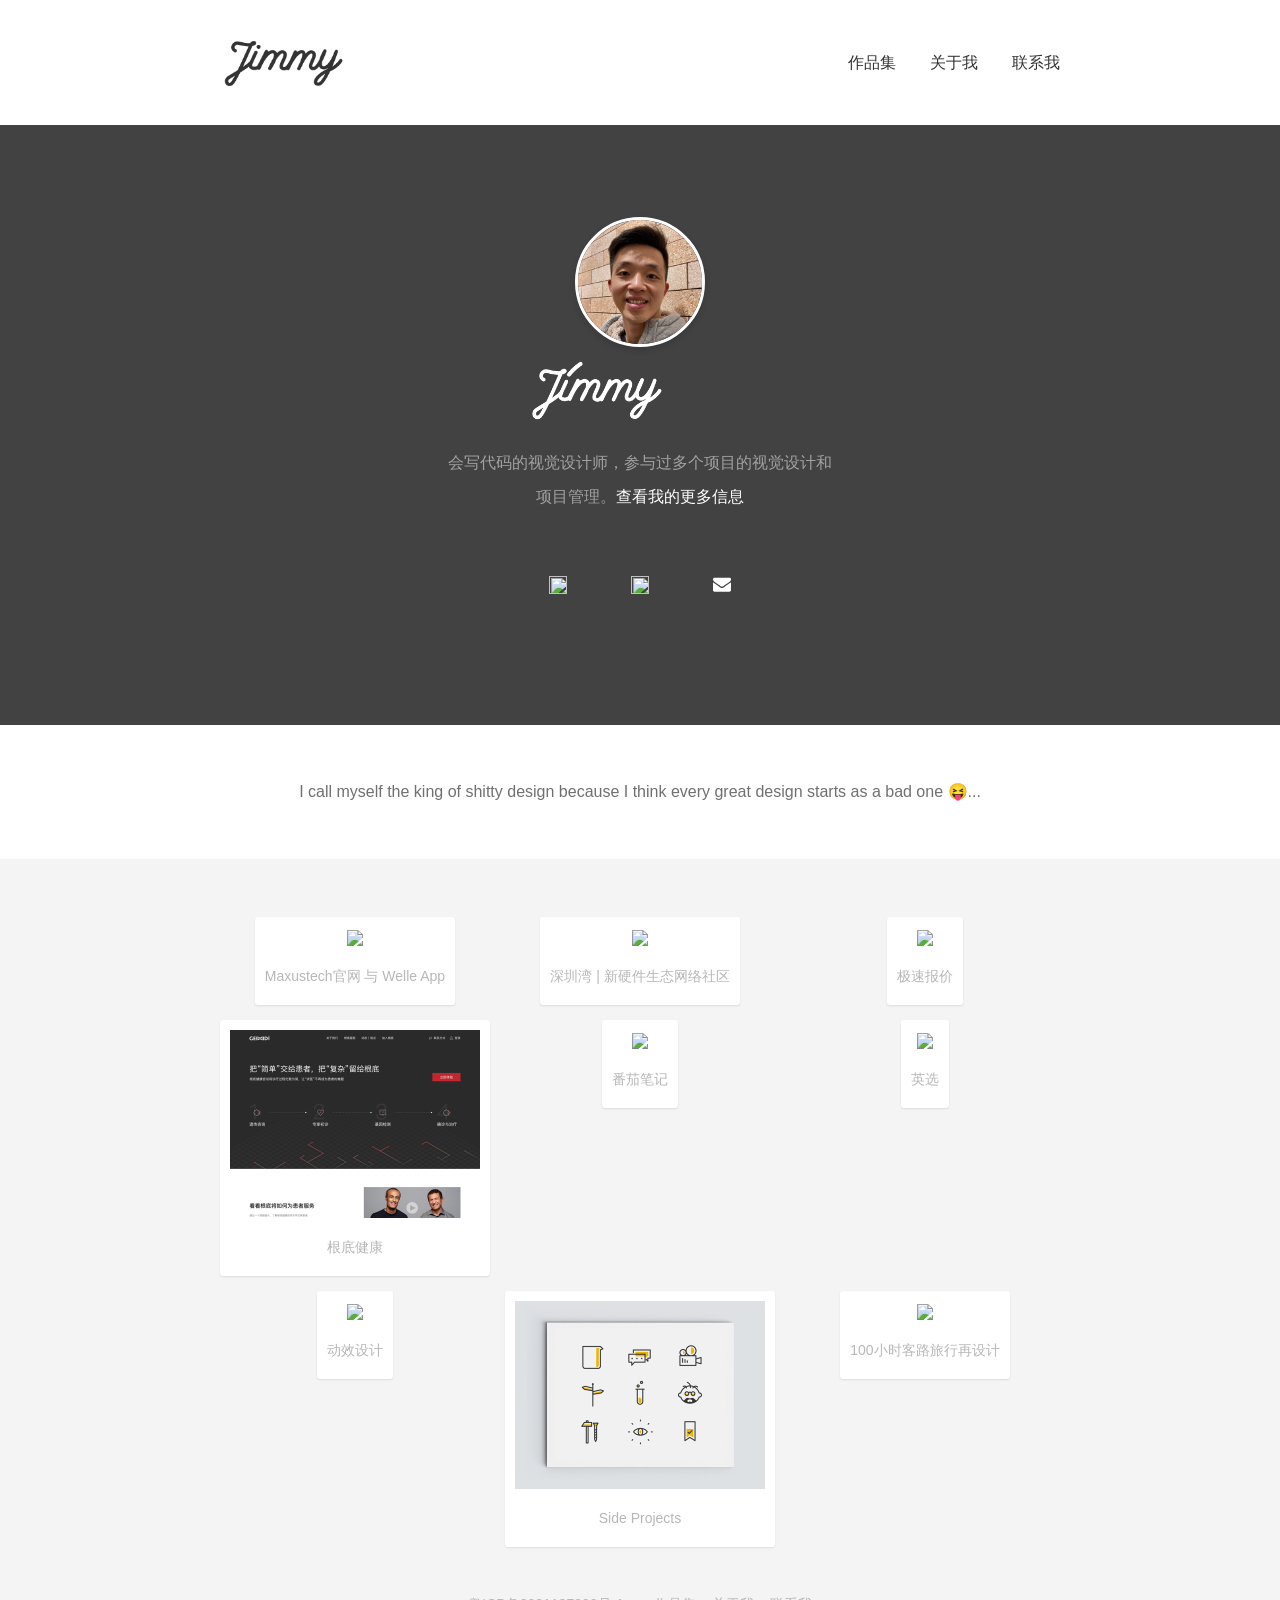
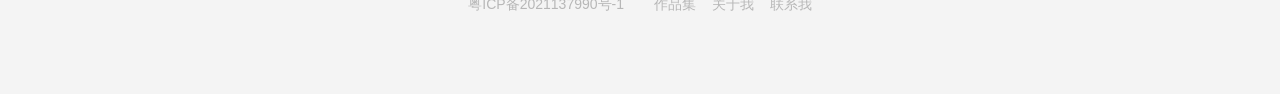
==== index.html @ 0fe476df "Initial commit for portfolio website" ====
<!DOCTYPE html>
<!--  This site was created in Webflow. http://www.webflow.com  -->
<!--  Last Published: Sat Jun 30 2018 07:43:27 GMT+0000 (UTC)  -->
<html data-wf-page="5ac39432795e752371cf4cab" data-wf-site="5ac39432795e751831cf4caa">
<head>
  <meta charset="utf-8">
  <title>Jimmy Zhu Portfolio</title>
  <meta content="width=device-width, initial-scale=1" name="viewport">
  <meta content="Webflow" name="generator">
  <link href="css/normalize.css" rel="stylesheet" type="text/css">
  <link href="css/webflow.css" rel="stylesheet" type="text/css">
  <link href="css/jimmyzhu.webflow.css" rel="stylesheet" type="text/css">
  <!-- [if lt IE 9]><script src="https://cdnjs.cloudflare.com/ajax/libs/html5shiv/3.7.3/html5shiv.min.js" type="text/javascript"></script><![endif] -->
  <script type="text/javascript">!function(o,c){var n=c.documentElement,t=" w-mod-";n.className+=t+"js",("ontouchstart"in o||o.DocumentTouch&&c instanceof DocumentTouch)&&(n.className+=t+"touch")}(window,document);</script>
  <script>
    var _hmt = _hmt || [];
    (function() {
      var hm = document.createElement("script");
      hm.src = "https://hm.baidu.com/hm.js?6eb2033383451164c5e8b014e96b7ae5";
      var s = document.getElementsByTagName("script")[0]; 
      s.parentNode.insertBefore(hm, s);
    })();
  </script>
</head>
<body>
  <div class="navigation">
    <div class="pop_div" data-ix="pop-div"><img src="images/icon_close.svg" class="close" data-ix="closepopdiv">
      <ul class="popup_menu w-list-unstyled">
        <li class="popup_items"><a href="about.html" class="popup_link">关于我</a></li>
        <li class="popup_items"><a href="mailto:currentlyjimmy@163.com" class="popup_link">联系我</a></li>
      </ul>
    </div>
    <div class="wrapper">
      <div class="nav_div">
        <div class="logo"><a href="index.html" class="logo w--current"><img width="128" height="auto" src="images/googleFont02.png"></a></div>
        <ul class="nav_menu w-list-unstyled">
          <li class="nav_item"><a href="http://www.imjimmyzhu.com/#casesSection" class="nav_link">作品集</a></li>
          <li class="nav_item"><a href="about.html" target="_blank" class="nav_link">关于我</a></li>
          <li class="nav_item"><a href="mailto:currentlyjimmy@163.com" class="nav_link">联系我</a></li>
        </ul><img src="images/icon_bars.svg" class="bars w-hidden-main w-hidden-medium w-hidden-small" data-ix="popdivclick"></div>
    </div>
  </div>
  <div class="hero"><img src="images/jimmy_pic2x.png" width="130" height="130" class="jimmy_pic">
    <h1 class="my_name"><img src="images/jimmyzhu-white.gif" width="220"></h1>
    <h2 class="jiandanjieshao w-hidden-small w-hidden-tiny">会写代码的视觉设计师，参与过多个项目的视觉设计和<br>项目管理。<a href="about.html" target="_blank" class="more"><span class="moretext">查看我的更多信息</span></a></h2>
    <h2 class="jiandanjieshao_2 w-hidden-main w-hidden-medium">会写代码的视觉设计师，参与过多个项目的视觉设计和项目管理。<a href="about.html" target="_blank" class="more"><span class="moretext">查看我的更多信息</span></a></h2><a href="https://medium.com/@jimmyboard" target="_blank" class="link_medium w-inline-block"><img src="images/medium.svg" width="18" height="18" class="icon_medium"></a><a href="tel:15814602831" class="link_phone w-inline-block"><img src="images/phone.svg" width="18" height="18" class="icon_phone"></a><a href="mailto:currentlyjimmy@163.com?subject=%E6%9D%A5%E8%87%AA%E4%BD%9C%E5%93%81%E9%9B%86%E7%9A%84%E9%82%AE%E4%BB%B6" class="link_email w-inline-block"><img src="images/email.svg" width="18" height="18" class="icon_email"></a></div>
  <div class="intro">
    <div class="wrapper">
      <div class="introtext">I call myself the king of shitty design because I think every great design starts as a bad one 😝...</div>
    </div>
  </div>
  <div id="casesSection" class="cases">
    <div class="wrapper">
      <div class="row1st w-row">
        <div class="column w-col w-col-4">
          <a target="_blank" href="cases/welle.html" class="linkcasethumbnail w-inline-block">
            <div class="casethumbnail"><img src="images/wellePreview2x.png" class="thumbnailimage">
              <h6 class="thumbnailtext">Maxustech官网 与 Welle App</h6>
            </div>
          </a>
        </div>
        <div class="column-2 w-col w-col-4">
          <a target="_blank" href="cases/shenzhenware.html" class="linkcasethumbnail w-inline-block">
            <div class="casethumbnail"><img src="images/shenzhenwarePreview2x.png" class="thumbnailimage">
              <h6 class="thumbnailtext">深圳湾 | 新硬件生态网络社区</h6>
            </div>
          </a>
        </div>
        <div class="column-3 w-col w-col-4">
          <a target="_blank" href="cases/pricing.html" class="linkcasethumbnail w-inline-block">
            <div class="casethumbnail"><img src="images/pricingPreview2x.png" class="thumbnailimage">
              <h6 class="thumbnailtext">极速报价</h6>
            </div>
          </a>
        </div>
      </div>
      <div class="row2nd w-row">
        <div class="column w-col w-col-4">
          <a target="_blank" href="cases/gendime.html" class="linkcasethumbnail w-inline-block">
            <div class="casethumbnail"><img src="images/gendiPreview2x.png" class="thumbnailimage">
              <h6 class="thumbnailtext">根底健康</h6>
            </div>
          </a>
        </div>
        <div class="column-2 w-col w-col-4">
          <a target="_blank" href="cases/tomatonotes.html" class="linkcasethumbnail w-inline-block">
            <div class="casethumbnail"><img src="images/tomatonotesPreview2x.png" class="thumbnailimage">
              <h6 class="thumbnailtext">番茄笔记</h6>
            </div>
          </a>
        </div>
        <div class="column-3 w-col w-col-4">
          <a target="_blank" href="cases/linktion.html" class="linkcasethumbnail w-inline-block">
            <div class="casethumbnail"><img src="images/linktionPreview2x.png" class="thumbnailimage">
              <h6 class="thumbnailtext">英选</h6>
            </div>
          </a>
        </div>
      </div>
      <div class="row2nd w-row">
        <div class="column w-col w-col-4">
          <a target="_blank" href="cases/motion-graphics.html" class="linkcasethumbnail w-inline-block">
            <div class="casethumbnail"><img src="images/rays-500.gif" class="thumbnailimage">
              <h6 class="thumbnailtext">动效设计</h6>
            </div>
          </a>
        </div>
        <div class="column-2 w-col w-col-4">
          <a target="_blank" href="cases/side-projects.html" class="linkcasethumbnail w-inline-block">
            <div class="casethumbnail"><img src="images/illustrationPreview2x.png" class="thumbnailimage">
              <h6 class="thumbnailtext">Side Projects</h6>
            </div>
          </a>
        </div>
        <div class="column-3 w-col w-col-4">
          <a target="_blank" href="cases/klook.html" class="linkcasethumbnail w-inline-block">
            <div class="casethumbnail"><img src="images/klookPreview2x.png" class="thumbnailimage">
              <h6 class="thumbnailtext">100小时客路旅行再设计</h6>
            </div>
          </a>
        </div>
      </div>
    </div>
  </div>
  <div class="footer">
    <div class="footerwrapper">
      <div class="footertext _1st"><a href="https://beian.miit.gov.cn" target="_blank" class="footerlink">粤ICP备2021137990号-1</a></div>
      <div class="footertext"><a href="http://www.imjimmyzhu.com/#casesSection" class="footerlink">作品集</a></div>
      <div class="footertext"><a href="about.html" target="_blank" class="footerlink _3rd">关于我</a></div>
      <div class="footertext"><a href="mailto:jimmyboard@163.com" class="footerlink">联系我</a></div>
    </div>
  </div>
  <script src="js/jquery-3.3.1.min.js" type="text/javascript"></script>
  <script src="js/webflow.js" type="text/javascript"></script>
  <!-- [if lte IE 9]><script src="https://cdnjs.cloudflare.com/ajax/libs/placeholders/3.0.2/placeholders.min.js"></script><![endif] -->
</body>
</html>
---- css/webflow.css ----
@font-face {
  font-family: 'webflow-icons';
  src: url("[data-uri]") format('truetype');
  font-weight: normal;
  font-style: normal;
}
[class^="w-icon-"],
[class*=" w-icon-"] {
  /* use !important to prevent issues with browser extensions that change fonts */
  font-family: 'webflow-icons' !important;
  speak: none;
  font-style: normal;
  font-weight: normal;
  font-variant: normal;
  text-transform: none;
  line-height: 1;
  /* Better Font Rendering =========== */
  -webkit-font-smoothing: antialiased;
  -moz-osx-font-smoothing: grayscale;
}
.w-icon-slider-right:before {
  content: "\e600";
}
.w-icon-slider-left:before {
  content: "\e601";
}
.w-icon-nav-menu:before {
  content: "\e602";
}
.w-icon-arrow-down:before,
.w-icon-dropdown-toggle:before {
  content: "\e603";
}
.w-icon-file-upload-remove:before {
  content: "\e900";
}
* {
  -webkit-box-sizing: border-box;
  -moz-box-sizing: border-box;
  box-sizing: border-box;
}
html {
  height: 100%;
}
body {
  margin: 0;
  min-height: 100%;
  background-color: #fff;
  font-family: Arial, sans-serif;
  font-size: 14px;
  line-height: 20px;
  color: #333;
}
img {
  max-width: 100%;
  vertical-align: middle;
  display: inline-block;
}
html.w-mod-touch * {
  background-attachment: scroll !important;
}
.w-block {
  display: block;
}
.w-inline-block {
  max-width: 100%;
  display: inline-block;
}
.w-clearfix:before,
.w-clearfix:after {
  content: " ";
  display: table;
}
.w-clearfix:after {
  clear: both;
}
.w-hidden {
  display: none;
}
.w-button {
  display: inline-block;
  padding: 9px 15px;
  background-color: #3898EC;
  color: white;
  border: 0;
  line-height: inherit;
  text-decoration: none;
  cursor: pointer;
  border-radius: 0;
}
input.w-button {
  -webkit-appearance: button;
}
html[data-w-dynpage] [data-w-cloak] {
  color: transparent !important;
}
.w-webflow-badge,
.w-webflow-badge * {
  position: static;
  left: auto;
  top: auto;
  right: auto;
  bottom: auto;
  z-index: auto;
  display: block;
  visibility: visible;
  overflow: visible;
  overflow-x: visible;
  overflow-y: visible;
  box-sizing: border-box;
  width: auto;
  height: auto;
  max-height: none;
  max-width: none;
  min-height: 0;
  min-width: 0;
  margin: 0;
  padding: 0;
  float: none;
  clear: none;
  border: 0 none transparent;
  border-radius: 0;
  background: none;
  background-image: none;
  background-position: 0% 0%;
  background-size: auto auto;
  background-repeat: repeat;
  background-origin: padding-box;
  background-clip: border-box;
  background-attachment: scroll;
  background-color: transparent;
  box-shadow: none;
  opacity: 1.0;
  transform: none;
  transition: none;
  direction: ltr;
  font-family: inherit;
  font-weight: inherit;
  color: inherit;
  font-size: inherit;
  line-height: inherit;
  font-style: inherit;
  font-variant: inherit;
  text-align: inherit;
  letter-spacing: inherit;
  text-decoration: inherit;
  text-indent: 0;
  text-transform: inherit;
  list-style-type: disc;
  text-shadow: none;
  font-smoothing: auto;
  vertical-align: baseline;
  cursor: inherit;
  white-space: inherit;
  word-break: normal;
  word-spacing: normal;
  word-wrap: normal;
}
.w-webflow-badge {
  position: fixed !important;
  display: inline-block !important;
  visibility: visible !important;
  opacity: 1 !important;
  z-index: 2147483647 !important;
  top: auto !important;
  right: 12px !important;
  bottom: 12px !important;
  left: auto !important;
  color: #AAADB0 !important;
  background-color: #fff !important;
  border-radius: 3px !important;
  padding: 6px 8px 6px 6px !important;
  font-size: 12px !important;
  opacity: 1.0 !important;
  line-height: 14px !important;
  text-decoration: none !important;
  transform: none !important;
  margin: 0 !important;
  width: auto !important;
  height: auto !important;
  overflow: visible !important;
  white-space: nowrap;
  box-shadow: 0 0 0 1px rgba(0, 0, 0, 0.1), 0px 1px 3px rgba(0, 0, 0, 0.1);
}
.w-webflow-badge > img {
  display: inline-block !important;
  visibility: visible !important;
  opacity: 1 !important;
  vertical-align: middle !important;
}
h1,
h2,
h3,
h4,
h5,
h6 {
  font-weight: bold;
  margin-bottom: 10px;
}
h1 {
  font-size: 38px;
  line-height: 44px;
  margin-top: 20px;
}
h2 {
  font-size: 32px;
  line-height: 36px;
  margin-top: 20px;
}
h3 {
  font-size: 24px;
  line-height: 30px;
  margin-top: 20px;
}
h4 {
  font-size: 18px;
  line-height: 24px;
  margin-top: 10px;
}
h5 {
  font-size: 14px;
  line-height: 20px;
  margin-top: 10px;
}
h6 {
  font-size: 12px;
  line-height: 18px;
  margin-top: 10px;
}
p {
  margin-top: 0;
  margin-bottom: 10px;
}
blockquote {
  margin: 0 0 10px 0;
  padding: 10px 20px;
  border-left: 5px solid #E2E2E2;
  font-size: 18px;
  line-height: 22px;
}
figure {
  margin: 0;
  margin-bottom: 10px;
}
figcaption {
  margin-top: 5px;
  text-align: center;
}
ul,
ol {
  margin-top: 0px;
  margin-bottom: 10px;
  padding-left: 40px;
}
.w-list-unstyled {
  padding-left: 0;
  list-style: none;
}
.w-embed:before,
.w-embed:after {
  content: " ";
  display: table;
}
.w-embed:after {
  clear: both;
}
.w-video {
  width: 100%;
  position: relative;
  padding: 0;
}
.w-video iframe,
.w-video object,
.w-video embed {
  position: absolute;
  top: 0;
  left: 0;
  width: 100%;
  height: 100%;
}
fieldset {
  padding: 0;
  margin: 0;
  border: 0;
}
button,
html input[type="button"],
input[type="reset"] {
  border: 0;
  cursor: pointer;
  -webkit-appearance: button;
}
.w-form {
  margin: 0 0 15px;
}
.w-form-done {
  display: none;
  padding: 20px;
  text-align: center;
  background-color: #dddddd;
}
.w-form-fail {
  display: none;
  margin-top: 10px;
  padding: 10px;
  background-color: #ffdede;
}
label {
  display: block;
  margin-bottom: 5px;
  font-weight: bold;
}
.w-input,
.w-select {
  display: block;
  width: 100%;
  height: 38px;
  padding: 8px 12px;
  margin-bottom: 10px;
  font-size: 14px;
  line-height: 1.428571429;
  color: #333333;
  vertical-align: middle;
  background-color: #ffffff;
  border: 1px solid #cccccc;
}
.w-input:-moz-placeholder,
.w-select:-moz-placeholder {
  color: #999;
}
.w-input::-moz-placeholder,
.w-select::-moz-placeholder {
  color: #999;
  opacity: 1;
}
.w-input:-ms-input-placeholder,
.w-select:-ms-input-placeholder {
  color: #999;
}
.w-input::-webkit-input-placeholder,
.w-select::-webkit-input-placeholder {
  color: #999;
}
.w-input:focus,
.w-select:focus {
  border-color: #3898EC;
  outline: 0;
}
.w-input[disabled],
.w-select[disabled],
.w-input[readonly],
.w-select[readonly],
fieldset[disabled] .w-input,
fieldset[disabled] .w-select {
  cursor: not-allowed;
  background-color: #eeeeee;
}
textarea.w-input,
textarea.w-select {
  height: auto;
}
.w-select {
  background-image: -webkit-linear-gradient(white 0%, #f3f3f3 100%);
  background-image: linear-gradient(white 0%, #f3f3f3 100%);
}
.w-select[multiple] {
  height: auto;
}
.w-form-label {
  display: inline-block;
  cursor: pointer;
  font-weight: normal;
  margin-bottom: 0px;
}
.w-checkbox,
.w-radio {
  display: block;
  margin-bottom: 5px;
  padding-left: 20px;
}
.w-checkbox:before,
.w-radio:before,
.w-checkbox:after,
.w-radio:after {
  content: " ";
  display: table;
}
.w-checkbox:after,
.w-radio:after {
  clear: both;
}
.w-checkbox-input,
.w-radio-input {
  margin: 4px 0 0;
  margin-top: 1px \9;
  line-height: normal;
  float: left;
  margin-left: -20px;
}
.w-radio-input {
  margin-top: 3px;
}
.w-file-upload {
  display: block;
  margin-bottom: 10px;
}
.w-file-upload-input {
  width: 0.1px;
  height: 0.1px;
  opacity: 0;
  overflow: hidden;
  position: absolute;
  z-index: -100;
}
.w-file-upload-default,
.w-file-upload-uploading,
.w-file-upload-success {
  display: inline-block;
  color: #333333;
}
.w-file-upload-error {
  display: block;
  margin-top: 10px;
}
.w-file-upload-default.w-hidden,
.w-file-upload-uploading.w-hidden,
.w-file-upload-error.w-hidden,
.w-file-upload-success.w-hidden {
  display: none;
}
.w-file-upload-uploading-btn {
  display: inline-block;
  font-size: 14px;
  font-weight: normal;
  cursor: pointer;
  margin: 0;
  padding: 8px 12px 8px 40px;
  border: 1px solid #cccccc;
  background-color: #fafafa;
  background-image: url("[data-uri]");
  background-position: 12px 50%;
  background-size: 20px 20px;
  background-repeat: no-repeat;
}
.w-file-upload-file {
  display: flex;
  flex-grow: 1;
  justify-content: space-between;
  margin: 0;
  padding: 8px 9px 8px 11px;
  border: 1px solid #cccccc;
  background-color: #fafafa;
}
.w-file-upload-file-name {
  font-size: 14px;
  font-weight: normal;
  display: block;
}
.w-file-remove-link {
  margin-top: 3px;
  margin-left: 10px;
  width: auto;
  height: auto;
  padding: 3px;
  display: block;
  cursor: pointer;
}
.w-icon-file-upload-remove {
  margin: auto;
  font-size: 10px;
}
.w-file-upload-error-msg {
  display: inline-block;
  color: #ea384c;
  padding: 2px 0;
}
.w-file-upload-info {
  display: inline-block;
  line-height: 38px;
  padding: 0 12px;
}
.w-file-upload-label {
  display: inline-block;
  font-size: 14px;
  font-weight: normal;
  cursor: pointer;
  margin: 0;
  padding: 8px 12px 8px 40px;
  border: 1px solid #cccccc;
  background-color: #fafafa;
  background-image: url("[data-uri]");
  background-position: 12px 50%;
  background-size: 20px 20px;
  background-repeat: no-repeat;
}
.w-icon-file-upload {
  width: 20px;
  height: 20px;
  margin-right: 8px;
}
.w-icon-file-upload-svg {
  width: 100%;
  height: 100%;
}
.w-form-recaptcha {
  margin-bottom: 8px;
}
.w-container {
  margin-left: auto;
  margin-right: auto;
  max-width: 940px;
}
.w-container:before,
.w-container:after {
  content: " ";
  display: table;
}
.w-container:after {
  clear: both;
}
.w-container .w-row {
  margin-left: -10px;
  margin-right: -10px;
}
.w-row:before,
.w-row:after {
  content: " ";
  display: table;
}
.w-row:after {
  clear: both;
}
.w-row .w-row {
  margin-left: 0;
  margin-right: 0;
}
.w-col {
  position: relative;
  float: left;
  width: 100%;
  min-height: 1px;
  padding-left: 10px;
  padding-right: 10px;
}
.w-col .w-col {
  padding-left: 0;
  padding-right: 0;
}
.w-col-1 {
  width: 8.33333333%;
}
.w-col-2 {
  width: 16.66666667%;
}
.w-col-3 {
  width: 25%;
}
.w-col-4 {
  width: 33.33333333%;
}
.w-col-5 {
  width: 41.66666667%;
}
.w-col-6 {
  width: 50%;
}
.w-col-7 {
  width: 58.33333333%;
}
.w-col-8 {
  width: 66.66666667%;
}
.w-col-9 {
  width: 75%;
}
.w-col-10 {
  width: 83.33333333%;
}
.w-col-11 {
  width: 91.66666667%;
}
.w-col-12 {
  width: 100%;
}
.w-hidden-main {
  display: none !important;
}
@media screen and (max-width: 991px) {
  .w-container {
    max-width: 728px;
  }
  .w-hidden-main {
    display: inherit !important;
  }
  .w-hidden-medium {
    display: none !important;
  }
  .w-col-medium-1 {
    width: 8.33333333%;
  }
  .w-col-medium-2 {
    width: 16.66666667%;
  }
  .w-col-medium-3 {
    width: 25%;
  }
  .w-col-medium-4 {
    width: 33.33333333%;
  }
  .w-col-medium-5 {
    width: 41.66666667%;
  }
  .w-col-medium-6 {
    width: 50%;
  }
  .w-col-medium-7 {
    width: 58.33333333%;
  }
  .w-col-medium-8 {
    width: 66.66666667%;
  }
  .w-col-medium-9 {
    width: 75%;
  }
  .w-col-medium-10 {
    width: 83.33333333%;
  }
  .w-col-medium-11 {
    width: 91.66666667%;
  }
  .w-col-medium-12 {
    width: 100%;
  }
  .w-col-stack {
    width: 100%;
    left: auto;
    right: auto;
  }
}
@media screen and (max-width: 767px) {
  .w-hidden-main {
    display: inherit !important;
  }
  .w-hidden-medium {
    display: inherit !important;
  }
  .w-hidden-small {
    display: none !important;
  }
  .w-row,
  .w-container .w-row {
    margin-left: 0;
    margin-right: 0;
  }
  .w-col {
    width: 100%;
    left: auto;
    right: auto;
  }
  .w-col-small-1 {
    width: 8.33333333%;
  }
  .w-col-small-2 {
    width: 16.66666667%;
  }
  .w-col-small-3 {
    width: 25%;
  }
  .w-col-small-4 {
    width: 33.33333333%;
  }
  .w-col-small-5 {
    width: 41.66666667%;
  }
  .w-col-small-6 {
    width: 50%;
  }
  .w-col-small-7 {
    width: 58.33333333%;
  }
  .w-col-small-8 {
    width: 66.66666667%;
  }
  .w-col-small-9 {
    width: 75%;
  }
  .w-col-small-10 {
    width: 83.33333333%;
  }
  .w-col-small-11 {
    width: 91.66666667%;
  }
  .w-col-small-12 {
    width: 100%;
  }
}
@media screen and (max-width: 479px) {
  .w-container {
    max-width: none;
  }
  .w-hidden-main {
    display: inherit !important;
  }
  .w-hidden-medium {
    display: inherit !important;
  }
  .w-hidden-small {
    display: inherit !important;
  }
  .w-hidden-tiny {
    display: none !important;
  }
  .w-col {
    width: 100%;
  }
  .w-col-tiny-1 {
    width: 8.33333333%;
  }
  .w-col-tiny-2 {
    width: 16.66666667%;
  }
  .w-col-tiny-3 {
    width: 25%;
  }
  .w-col-tiny-4 {
    width: 33.33333333%;
  }
  .w-col-tiny-5 {
    width: 41.66666667%;
  }
  .w-col-tiny-6 {
    width: 50%;
  }
  .w-col-tiny-7 {
    width: 58.33333333%;
  }
  .w-col-tiny-8 {
    width: 66.66666667%;
  }
  .w-col-tiny-9 {
    width: 75%;
  }
  .w-col-tiny-10 {
    width: 83.33333333%;
  }
  .w-col-tiny-11 {
    width: 91.66666667%;
  }
  .w-col-tiny-12 {
    width: 100%;
  }
}
.w-widget {
  position: relative;
}
.w-widget-map {
  width: 100%;
  height: 400px;
}
.w-widget-map label {
  width: auto;
  display: inline;
}
.w-widget-map img {
  max-width: inherit;
}
.w-widget-map .gm-style-iw {
  width: 90% !important;
  height: auto !important;
  top: 7px !important;
  left: 6% !important;
  display: inline;
  text-align: center;
  overflow: hidden;
}
.w-widget-map .gm-style-iw + div {
  display: none;
}
.w-widget-twitter {
  overflow: hidden;
}
.w-widget-twitter-count-shim {
  display: inline-block;
  vertical-align: top;
  position: relative;
  width: 28px;
  height: 20px;
  text-align: center;
  background: white;
  border: #758696 solid 1px;
  border-radius: 3px;
}
.w-widget-twitter-count-shim * {
  pointer-events: none;
  -webkit-user-select: none;
  -moz-user-select: none;
  -ms-user-select: none;
  user-select: none;
}
.w-widget-twitter-count-shim .w-widget-twitter-count-inner {
  position: relative;
  font-size: 15px;
  line-height: 12px;
  text-align: center;
  color: #999;
  font-family: serif;
}
.w-widget-twitter-count-shim .w-widget-twitter-count-clear {
  position: relative;
  display: block;
}
.w-widget-twitter-count-shim.w--large {
  width: 36px;
  height: 28px;
  margin-left: 7px;
}
.w-widget-twitter-count-shim.w--large .w-widget-twitter-count-inner {
  font-size: 18px;
  line-height: 18px;
}
.w-widget-twitter-count-shim:not(.w--vertical) {
  margin-left: 5px;
  margin-right: 8px;
}
.w-widget-twitter-count-shim:not(.w--vertical).w--large {
  margin-left: 6px;
}
.w-widget-twitter-count-shim:not(.w--vertical):before,
.w-widget-twitter-count-shim:not(.w--vertical):after {
  top: 50%;
  left: 0;
  border: solid transparent;
  content: " ";
  height: 0;
  width: 0;
  position: absolute;
  pointer-events: none;
}
.w-widget-twitter-count-shim:not(.w--vertical):before {
  border-color: rgba(117, 134, 150, 0);
  border-right-color: #5d6c7b;
  border-width: 4px;
  margin-left: -9px;
  margin-top: -4px;
}
.w-widget-twitter-count-shim:not(.w--vertical).w--large:before {
  border-width: 5px;
  margin-left: -10px;
  margin-top: -5px;
}
.w-widget-twitter-count-shim:not(.w--vertical):after {
  border-color: rgba(255, 255, 255, 0);
  border-right-color: white;
  border-width: 4px;
  margin-left: -8px;
  margin-top: -4px;
}
.w-widget-twitter-count-shim:not(.w--vertical).w--large:after {
  border-width: 5px;
  margin-left: -9px;
  margin-top: -5px;
}
.w-widget-twitter-count-shim.w--vertical {
  width: 61px;
  height: 33px;
  margin-bottom: 8px;
}
.w-widget-twitter-count-shim.w--vertical:before,
.w-widget-twitter-count-shim.w--vertical:after {
  top: 100%;
  left: 50%;
  border: solid transparent;
  content: " ";
  height: 0;
  width: 0;
  position: absolute;
  pointer-events: none;
}
.w-widget-twitter-count-shim.w--vertical:before {
  border-color: rgba(117, 134, 150, 0);
  border-top-color: #5d6c7b;
  border-width: 5px;
  margin-left: -5px;
}
.w-widget-twitter-count-shim.w--vertical:after {
  border-color: rgba(255, 255, 255, 0);
  border-top-color: white;
  border-width: 4px;
  margin-left: -4px;
}
.w-widget-twitter-count-shim.w--vertical .w-widget-twitter-count-inner {
  font-size: 18px;
  line-height: 22px;
}
.w-widget-twitter-count-shim.w--vertical.w--large {
  width: 76px;
}
.w-widget-gplus {
  overflow: hidden;
}
.w-background-video {
  position: relative;
  overflow: hidden;
  height: 500px;
  color: white;
}
.w-background-video > video {
  background-size: cover;
  background-position: 50% 50%;
  position: absolute;
  right: -100%;
  bottom: -100%;
  top: -100%;
  left: -100%;
  margin: auto;
  min-width: 100%;
  min-height: 100%;
  z-index: -100;
}
.w-background-video > video::-webkit-media-controls-start-playback-button {
  display: none !important;
  -webkit-appearance: none;
}
.w-slider {
  position: relative;
  height: 300px;
  text-align: center;
  background: #dddddd;
  clear: both;
  -webkit-tap-highlight-color: rgba(0, 0, 0, 0);
  tap-highlight-color: rgba(0, 0, 0, 0);
}
.w-slider-mask {
  position: relative;
  display: block;
  overflow: hidden;
  z-index: 1;
  left: 0;
  right: 0;
  height: 100%;
  white-space: nowrap;
}
.w-slide {
  position: relative;
  display: inline-block;
  vertical-align: top;
  width: 100%;
  height: 100%;
  white-space: normal;
  text-align: left;
}
.w-slider-nav {
  position: absolute;
  z-index: 2;
  top: auto;
  right: 0;
  bottom: 0;
  left: 0;
  margin: auto;
  padding-top: 10px;
  height: 40px;
  text-align: center;
  -webkit-tap-highlight-color: rgba(0, 0, 0, 0);
  tap-highlight-color: rgba(0, 0, 0, 0);
}
.w-slider-nav.w-round > div {
  border-radius: 100%;
}
.w-slider-nav.w-num > div {
  width: auto;
  height: auto;
  padding: 0.2em 0.5em;
  font-size: inherit;
  line-height: inherit;
}
.w-slider-nav.w-shadow > div {
  box-shadow: 0 0 3px rgba(51, 51, 51, 0.4);
}
.w-slider-nav-invert {
  color: #fff;
}
.w-slider-nav-invert > div {
  background-color: rgba(34, 34, 34, 0.4);
}
.w-slider-nav-invert > div.w-active {
  background-color: #222;
}
.w-slider-dot {
  position: relative;
  display: inline-block;
  width: 1em;
  height: 1em;
  background-color: rgba(255, 255, 255, 0.4);
  cursor: pointer;
  margin: 0 3px 0.5em;
  transition: background-color 100ms, color 100ms;
}
.w-slider-dot.w-active {
  background-color: #fff;
}
.w-slider-arrow-left,
.w-slider-arrow-right {
  position: absolute;
  width: 80px;
  top: 0;
  right: 0;
  bottom: 0;
  left: 0;
  margin: auto;
  cursor: pointer;
  overflow: hidden;
  color: white;
  font-size: 40px;
  -webkit-tap-highlight-color: rgba(0, 0, 0, 0);
  tap-highlight-color: rgba(0, 0, 0, 0);
  -webkit-user-select: none;
  -moz-user-select: none;
  -ms-user-select: none;
  user-select: none;
}
.w-slider-arrow-left [class^="w-icon-"],
.w-slider-arrow-right [class^="w-icon-"],
.w-slider-arrow-left [class*=" w-icon-"],
.w-slider-arrow-right [class*=" w-icon-"] {
  position: absolute;
}
.w-slider-arrow-left {
  z-index: 3;
  right: auto;
}
.w-slider-arrow-right {
  z-index: 4;
  left: auto;
}
.w-icon-slider-left,
.w-icon-slider-right {
  top: 0;
  right: 0;
  bottom: 0;
  left: 0;
  margin: auto;
  width: 1em;
  height: 1em;
}
.w-dropdown {
  display: inline-block;
  position: relative;
  text-align: left;
  margin-left: auto;
  margin-right: auto;
  z-index: 900;
}
.w-dropdown-btn,
.w-dropdown-toggle,
.w-dropdown-link {
  position: relative;
  vertical-align: top;
  text-decoration: none;
  color: #222222;
  padding: 20px;
  text-align: left;
  margin-left: auto;
  margin-right: auto;
  white-space: nowrap;
}
.w-dropdown-toggle {
  -webkit-user-select: none;
  -moz-user-select: none;
  -ms-user-select: none;
  user-select: none;
  display: inline-block;
  cursor: pointer;
  padding-right: 40px;
}
.w-icon-dropdown-toggle {
  position: absolute;
  top: 0;
  right: 0;
  bottom: 0;
  margin: auto;
  margin-right: 20px;
  width: 1em;
  height: 1em;
}
.w-dropdown-list {
  position: absolute;
  background: #dddddd;
  display: none;
  min-width: 100%;
}
.w-dropdown-list.w--open {
  display: block;
}
.w-dropdown-link {
  padding: 10px 20px;
  display: block;
  color: #222222;
}
.w-dropdown-link.w--current {
  color: #0082f3;
}
.w-nav[data-collapse="all"] .w-dropdown,
.w-nav[data-collapse="all"] .w-dropdown-toggle {
  display: block;
}
.w-nav[data-collapse="all"] .w-dropdown-list {
  position: static;
}
@media screen and (max-width: 991px) {
  .w-nav[data-collapse="medium"] .w-dropdown,
  .w-nav[data-collapse="medium"] .w-dropdown-toggle {
    display: block;
  }
  .w-nav[data-collapse="medium"] .w-dropdown-list {
    position: static;
  }
}
@media screen and (max-width: 767px) {
  .w-nav[data-collapse="small"] .w-dropdown,
  .w-nav[data-collapse="small"] .w-dropdown-toggle {
    display: block;
  }
  .w-nav[data-collapse="small"] .w-dropdown-list {
    position: static;
  }
  .w-nav-brand {
    padding-left: 10px;
  }
}
@media screen and (max-width: 479px) {
  .w-nav[data-collapse="tiny"] .w-dropdown,
  .w-nav[data-collapse="tiny"] .w-dropdown-toggle {
    display: block;
  }
  .w-nav[data-collapse="tiny"] .w-dropdown-list {
    position: static;
  }
}
/**
 * ## Note
 * Safari (on both iOS and OS X) does not handle viewport units (vh, vw) well.
 * For example percentage units do not work on descendants of elements that
 * have any dimensions expressed in viewport units. It also doesn’t handle them at
 * all in `calc()`.
 */
/**
 * Wrapper around all lightbox elements
 *
 * 1. Since the lightbox can receive focus, IE also gives it an outline.
 * 2. Fixes flickering on Chrome when a transition is in progress
 *    underneath the lightbox.
 */
.w-lightbox-backdrop {
  color: #000;
  cursor: auto;
  font-family: serif;
  font-size: medium;
  font-style: normal;
  font-variant: normal;
  font-weight: normal;
  letter-spacing: normal;
  line-height: normal;
  list-style: disc;
  text-align: start;
  text-indent: 0;
  text-shadow: none;
  text-transform: none;
  visibility: visible;
  white-space: normal;
  word-break: normal;
  word-spacing: normal;
  word-wrap: normal;
  position: fixed;
  top: 0;
  right: 0;
  bottom: 0;
  left: 0;
  color: #fff;
  font-family: "Helvetica Neue", Helvetica, Ubuntu, "Segoe UI", Verdana, sans-serif;
  font-size: 17px;
  line-height: 1.2;
  font-weight: 300;
  text-align: center;
  background: rgba(0, 0, 0, 0.9);
  z-index: 2000;
  outline: 0;
  /* 1 */
  opacity: 0;
  -webkit-user-select: none;
  -moz-user-select: none;
  -ms-user-select: none;
  -webkit-tap-highlight-color: transparent;
  -webkit-transform: translate(0, 0);
  /* 2 */
}
/**
 * Neat trick to bind the rubberband effect to our canvas instead of the whole
 * document on iOS. It also prevents a bug that causes the document underneath to scroll.
 */
.w-lightbox-backdrop,
.w-lightbox-container {
  height: 100%;
  overflow: auto;
  -webkit-overflow-scrolling: touch;
}
.w-lightbox-content {
  position: relative;
  height: 100vh;
  overflow: hidden;
}
.w-lightbox-view {
  position: absolute;
  width: 100vw;
  height: 100vh;
  opacity: 0;
}
.w-lightbox-view:before {
  content: "";
  height: 100vh;
}
/* .w-lightbox-content */
.w-lightbox-group,
.w-lightbox-group .w-lightbox-view,
.w-lightbox-group .w-lightbox-view:before {
  height: 86vh;
}
.w-lightbox-frame,
.w-lightbox-view:before {
  display: inline-block;
  vertical-align: middle;
}
/*
 * 1. Remove default margin set by user-agent on the <figure> element.
 */
.w-lightbox-figure {
  position: relative;
  margin: 0;
  /* 1 */
}
.w-lightbox-group .w-lightbox-figure {
  cursor: pointer;
}
/**
 * IE adds image dimensions as width and height attributes on the IMG tag,
 * but we need both width and height to be set to auto to enable scaling.
 */
.w-lightbox-img {
  width: auto;
  height: auto;
  max-width: none;
}
/**
 * 1. Reset if style is set by user on "All Images"
 */
.w-lightbox-image {
  display: block;
  float: none;
  /* 1 */
  max-width: 100vw;
  max-height: 100vh;
}
.w-lightbox-group .w-lightbox-image {
  max-height: 86vh;
}
.w-lightbox-caption {
  position: absolute;
  right: 0;
  bottom: 0;
  left: 0;
  padding: .5em 1em;
  background: rgba(0, 0, 0, 0.4);
  text-align: left;
  text-overflow: ellipsis;
  white-space: nowrap;
  overflow: hidden;
}
.w-lightbox-embed {
  position: absolute;
  top: 0;
  right: 0;
  bottom: 0;
  left: 0;
  width: 100%;
  height: 100%;
}
.w-lightbox-control {
  position: absolute;
  top: 0;
  width: 4em;
  background-size: 24px;
  background-repeat: no-repeat;
  background-position: center;
  cursor: pointer;
  -webkit-transition: all .3s;
  transition: all .3s;
}
.w-lightbox-left {
  display: none;
  bottom: 0;
  left: 0;
  /* <svg xmlns="http://www.w3.org/2000/svg" viewBox="-20 0 24 40" width="24" height="40"><g transform="rotate(45)"><path d="m0 0h5v23h23v5h-28z" opacity=".4"/><path d="m1 1h3v23h23v3h-26z" fill="#fff"/></g></svg> */
  background-image: url("[data-uri]");
}
.w-lightbox-right {
  display: none;
  right: 0;
  bottom: 0;
  /* <svg xmlns="http://www.w3.org/2000/svg" viewBox="-4 0 24 40" width="24" height="40"><g transform="rotate(45)"><path d="m0-0h28v28h-5v-23h-23z" opacity=".4"/><path d="m1 1h26v26h-3v-23h-23z" fill="#fff"/></g></svg> */
  background-image: url("[data-uri]");
}
/*
 * Without specifying the with and height inside the SVG, all versions of IE render the icon too small.
 * The bug does not seem to manifest itself if the elements are tall enough such as the above arrows.
 * (http://stackoverflow.com/questions/16092114/background-size-differs-in-internet-explorer)
 */
.w-lightbox-close {
  right: 0;
  height: 2.6em;
  /* <svg xmlns="http://www.w3.org/2000/svg" viewBox="-4 0 18 17" width="18" height="17"><g transform="rotate(45)"><path d="m0 0h7v-7h5v7h7v5h-7v7h-5v-7h-7z" opacity=".4"/><path d="m1 1h7v-7h3v7h7v3h-7v7h-3v-7h-7z" fill="#fff"/></g></svg> */
  background-image: url("[data-uri]");
  background-size: 18px;
}
/**
 * 1. All IE versions add extra space at the bottom without this.
 */
.w-lightbox-strip {
  position: absolute;
  bottom: 0;
  left: 0;
  right: 0;
  padding: 0 1vh;
  line-height: 0;
  /* 1 */
  white-space: nowrap;
  overflow-x: auto;
  overflow-y: hidden;
}
/*
 * 1. We use content-box to avoid having to do `width: calc(10vh + 2vw)`
 *    which doesn’t work in Safari anyway.
 * 2. Chrome renders images pixelated when switching to GPU. Making sure
 *    the parent is also rendered on the GPU (by setting translate3d for
 *    example) fixes this behavior.
 */
.w-lightbox-item {
  display: inline-block;
  width: 10vh;
  padding: 2vh 1vh;
  box-sizing: content-box;
  /* 1 */
  cursor: pointer;
  -webkit-transform: translate3d(0, 0, 0);
  /* 2 */
}
.w-lightbox-active {
  opacity: .3;
}
.w-lightbox-thumbnail {
  position: relative;
  height: 10vh;
  background: #222;
  overflow: hidden;
}
.w-lightbox-thumbnail-image {
  position: absolute;
  top: 0;
  left: 0;
}
.w-lightbox-thumbnail .w-lightbox-tall {
  top: 50%;
  width: 100%;
  -webkit-transform: translate(0, -50%);
  -ms-transform: translate(0, -50%);
  transform: translate(0, -50%);
}
.w-lightbox-thumbnail .w-lightbox-wide {
  left: 50%;
  height: 100%;
  -webkit-transform: translate(-50%, 0);
  -ms-transform: translate(-50%, 0);
  transform: translate(-50%, 0);
}
/*
 * Spinner
 *
 * Absolute pixel values are used to avoid rounding errors that would cause
 * the white spinning element to be misaligned with the track.
 */
.w-lightbox-spinner {
  position: absolute;
  top: 50%;
  left: 50%;
  box-sizing: border-box;
  width: 40px;
  height: 40px;
  margin-top: -20px;
  margin-left: -20px;
  border: 5px solid rgba(0, 0, 0, 0.4);
  border-radius: 50%;
  -webkit-animation: spin .8s infinite linear;
  animation: spin .8s infinite linear;
}
.w-lightbox-spinner:after {
  content: "";
  position: absolute;
  top: -4px;
  right: -4px;
  bottom: -4px;
  left: -4px;
  border: 3px solid transparent;
  border-bottom-color: #fff;
  border-radius: 50%;
}
/*
 * Utility classes
 */
.w-lightbox-hide {
  display: none;
}
.w-lightbox-noscroll {
  overflow: hidden;
}
@media (min-width: 768px) {
  .w-lightbox-content {
    height: 96vh;
    margin-top: 2vh;
  }
  .w-lightbox-view,
  .w-lightbox-view:before {
    height: 96vh;
  }
  /* .w-lightbox-content */
  .w-lightbox-group,
  .w-lightbox-group .w-lightbox-view,
  .w-lightbox-group .w-lightbox-view:before {
    height: 84vh;
  }
  .w-lightbox-image {
    max-width: 96vw;
    max-height: 96vh;
  }
  .w-lightbox-group .w-lightbox-image {
    max-width: 82.3vw;
    max-height: 84vh;
  }
  .w-lightbox-left,
  .w-lightbox-right {
    display: block;
    opacity: .5;
  }
  .w-lightbox-close {
    opacity: .8;
  }
  .w-lightbox-control:hover {
    opacity: 1;
  }
}
.w-lightbox-inactive,
.w-lightbox-inactive:hover {
  opacity: 0;
}
.w-richtext:before,
.w-richtext:after {
  content: " ";
  display: table;
}
.w-richtext:after {
  clear: both;
}
.w-richtext[contenteditable="true"]:before,
.w-richtext[contenteditable="true"]:after {
  white-space: initial;
}
.w-richtext ol,
.w-richtext ul {
  overflow: hidden;
}
.w-richtext .w-richtext-figure-selected.w-richtext-figure-type-video div:before,
.w-richtext .w-richtext-figure-selected[data-rt-type="video"] div:before {
  outline: 2px solid #2895f7;
}
.w-richtext .w-richtext-figure-selected.w-richtext-figure-type-image div,
.w-richtext .w-richtext-figure-selected[data-rt-type="image"] div {
  outline: 2px solid #2895f7;
}
.w-richtext figure.w-richtext-figure-type-video > div:before,
.w-richtext figure[data-rt-type="video"] > div:before {
  content: '';
  position: absolute;
  display: none;
  left: 0;
  top: 0;
  right: 0;
  bottom: 0;
  z-index: 1;
}
.w-richtext figure {
  position: relative;
  max-width: 60%;
}
.w-richtext figure > div:before {
  cursor: default!important;
}
.w-richtext figure img {
  width: 100%;
}
.w-richtext figure figcaption.w-richtext-figcaption-placeholder {
  opacity: 0.6;
}
.w-richtext figure div {
  /* fix incorrectly sized selection border in the data manager */
  font-size: 0px;
  color: transparent;
}
.w-richtext figure.w-richtext-figure-type-image,
.w-richtext figure[data-rt-type="image"] {
  display: table;
}
.w-richtext figure.w-richtext-figure-type-image > div,
.w-richtext figure[data-rt-type="image"] > div {
  display: inline-block;
}
.w-richtext figure.w-richtext-figure-type-image > figcaption,
.w-richtext figure[data-rt-type="image"] > figcaption {
  display: table-caption;
  caption-side: bottom;
}
.w-richtext figure.w-richtext-figure-type-video,
.w-richtext figure[data-rt-type="video"] {
  width: 60%;
  height: 0;
}
.w-richtext figure.w-richtext-figure-type-video iframe,
.w-richtext figure[data-rt-type="video"] iframe {
  position: absolute;
  top: 0;
  left: 0;
  width: 100%;
  height: 100%;
}
.w-richtext figure.w-richtext-figure-type-video > div,
.w-richtext figure[data-rt-type="video"] > div {
  width: 100%;
}
.w-richtext figure.w-richtext-align-center {
  margin-right: auto;
  margin-left: auto;
  clear: both;
}
.w-richtext figure.w-richtext-align-center.w-richtext-figure-type-image > div,
.w-richtext figure.w-richtext-align-center[data-rt-type="image"] > div {
  max-width: 100%;
}
.w-richtext figure.w-richtext-align-normal {
  clear: both;
}
.w-richtext figure.w-richtext-align-fullwidth {
  width: 100%;
  max-width: 100%;
  text-align: center;
  clear: both;
  display: block;
  margin-right: auto;
  margin-left: auto;
}
.w-richtext figure.w-richtext-align-fullwidth > div {
  display: inline-block;
  /* padding-bottom is used for aspect ratios in video figures
      we want the div to inherit that so hover/selection borders in the designer-canvas
      fit right*/
  padding-bottom: inherit;
}
.w-richtext figure.w-richtext-align-fullwidth > figcaption {
  display: block;
}
.w-richtext figure.w-richtext-align-floatleft {
  float: left;
  margin-right: 15px;
  clear: none;
}
.w-richtext figure.w-richtext-align-floatright {
  float: right;
  margin-left: 15px;
  clear: none;
}
.w-nav {
  position: relative;
  background: #dddddd;
  z-index: 1000;
}
.w-nav:before,
.w-nav:after {
  content: " ";
  display: table;
}
.w-nav:after {
  clear: both;
}
.w-nav-brand {
  position: relative;
  float: left;
  text-decoration: none;
  color: #333333;
}
.w-nav-link {
  position: relative;
  display: inline-block;
  vertical-align: top;
  text-decoration: none;
  color: #222222;
  padding: 20px;
  text-align: left;
  margin-left: auto;
  margin-right: auto;
}
.w-nav-link.w--current {
  color: #0082f3;
}
.w-nav-menu {
  position: relative;
  float: right;
}
.w--nav-menu-open {
  display: block !important;
  position: absolute;
  top: 100%;
  left: 0;
  right: 0;
  background: #C8C8C8;
  text-align: center;
  overflow: visible;
  min-width: 200px;
}
.w--nav-link-open {
  display: block;
  position: relative;
}
.w-nav-overlay {
  position: absolute;
  overflow: hidden;
  display: none;
  top: 100%;
  left: 0;
  right: 0;
  width: 100%;
}
.w-nav-overlay .w--nav-menu-open {
  top: 0;
}
.w-nav[data-animation="over-left"] .w-nav-overlay {
  width: auto;
}
.w-nav[data-animation="over-left"] .w-nav-overlay,
.w-nav[data-animation="over-left"] .w--nav-menu-open {
  right: auto;
  z-index: 1;
  top: 0;
}
.w-nav[data-animation="over-right"] .w-nav-overlay {
  width: auto;
}
.w-nav[data-animation="over-right"] .w-nav-overlay,
.w-nav[data-animation="over-right"] .w--nav-menu-open {
  left: auto;
  z-index: 1;
  top: 0;
}
.w-nav-button {
  position: relative;
  float: right;
  padding: 18px;
  font-size: 24px;
  display: none;
  cursor: pointer;
  -webkit-tap-highlight-color: rgba(0, 0, 0, 0);
  tap-highlight-color: rgba(0, 0, 0, 0);
  -webkit-user-select: none;
  -moz-user-select: none;
  -ms-user-select: none;
  user-select: none;
}
.w-nav-button.w--open {
  background-color: #C8C8C8;
  color: white;
}
.w-nav[data-collapse="all"] .w-nav-menu {
  display: none;
}
.w-nav[data-collapse="all"] .w-nav-button {
  display: block;
}
@media screen and (max-width: 991px) {
  .w-nav[data-collapse="medium"] .w-nav-menu {
    display: none;
  }
  .w-nav[data-collapse="medium"] .w-nav-button {
    display: block;
  }
}
@media screen and (max-width: 767px) {
  .w-nav[data-collapse="small"] .w-nav-menu {
    display: none;
  }
  .w-nav[data-collapse="small"] .w-nav-button {
    display: block;
  }
  .w-nav-brand {
    padding-left: 10px;
  }
}
@media screen and (max-width: 479px) {
  .w-nav[data-collapse="tiny"] .w-nav-menu {
    display: none;
  }
  .w-nav[data-collapse="tiny"] .w-nav-button {
    display: block;
  }
}
.w-tabs {
  position: relative;
}
.w-tabs:before,
.w-tabs:after {
  content: " ";
  display: table;
}
.w-tabs:after {
  clear: both;
}
.w-tab-menu {
  position: relative;
}
.w-tab-link {
  position: relative;
  display: inline-block;
  vertical-align: top;
  text-decoration: none;
  padding: 9px 30px;
  text-align: left;
  cursor: pointer;
  color: #222222;
  background-color: #dddddd;
}
.w-tab-link.w--current {
  background-color: #C8C8C8;
}
.w-tab-content {
  position: relative;
  display: block;
  overflow: hidden;
}
.w-tab-pane {
  position: relative;
  display: none;
}
.w--tab-active {
  display: block;
}
@media screen and (max-width: 479px) {
  .w-tab-link {
    display: block;
  }
}
.w-ix-emptyfix:after {
  content: "";
}
@keyframes spin {
  0% {
    transform: rotate(0deg);
  }
  100% {
    transform: rotate(360deg);
  }
}
.w-dyn-empty {
  padding: 10px;
  background-color: #dddddd;
}
.w-dyn-bind-empty {
  display: none !important;
}
.w-condition-invisible {
  display: none !important;
}
---- css/jimmyzhu.webflow.css ----
body {
  background-color: #f4f4f4;
  font-family: 'hiragino sans gb', 'helvetica neue', 'microsoft yahei', tahoma, arial, sans-serif;
  color: #333;
  font-size: 14px;
  line-height: 20px;
}

h1 {
  margin-top: 20px;
  margin-bottom: 10px;
  color: #fff;
  font-size: 38px;
  line-height: 44px;
  font-weight: 700;
}

h2 {
  margin-top: 20px;
  margin-bottom: 10px;
  font-size: 32px;
  line-height: 36px;
  font-weight: bold;
}

h4 {
  margin-top: 10px;
  margin-bottom: 10px;
  font-size: 20px;
  line-height: 24px;
  font-weight: 700;
}

.hero {
  height: 600px;
  background-color: #424242;
  background-image: url('../images/resume_pattern.svg');
  background-position: 0px 0px;
  background-size: cover;
  background-repeat: no-repeat;
  text-align: center;
}

.jimmy_pic {
  display: inline-block;
  width: 130px;
  height: 130px;
  margin-top: 92px;
  float: none;
  border: 3px solid #fff;
  border-radius: 100px;
  background-color: #fff;
  box-shadow: 0 3px 6px 0 rgba(0, 0, 0, .15);
  text-align: left;
}

.my_name {
  margin-top: 0px;
  font-size: 30px;
}

.jiandanjieshao {
  margin-top: 24px;
  margin-bottom: 60px;
  color: hsla(0, 0%, 100%, .5);
  font-size: 16px;
  line-height: 34px;
  font-weight: 200;
  text-align: center;
}

.moretext {
  color: #fff;
}

.more {
  color: #fff;
  text-decoration: none;
}

.link_phone {
  margin-right: 64px;
  margin-left: 64px;
}

.icon_phone {
  margin-right: 0px;
  margin-left: 0px;
}

.jiandanjieshao_2 {
  margin-top: 24px;
  margin-bottom: 60px;
  color: hsla(0, 0%, 100%, .5);
  font-size: 20px;
  line-height: 38px;
  font-weight: 200;
  text-align: center;
}

.pop_div {
  display: none;
}

.nav_div {
  display: -webkit-box;
  display: -webkit-flex;
  display: -ms-flexbox;
  display: flex;
  padding-top: 35px;
  padding-bottom: 35px;
  -webkit-box-pack: justify;
  -webkit-justify-content: space-between;
  -ms-flex-pack: justify;
  justify-content: space-between;
  -webkit-box-align: center;
  -webkit-align-items: center;
  -ms-flex-align: center;
  align-items: center;
}

.nav_menu {
  display: block;
  margin-bottom: 0px;
  padding-left: 0px;
  -webkit-box-flex: 0;
  -webkit-flex: 0 auto;
  -ms-flex: 0 auto;
  flex: 0 auto;
}

.wrapper {
  display: block;
  max-width: 870px;
  margin-right: auto;
  margin-left: auto;
  padding: 0px 15px;
  text-align: center;
}

.navigation {
  background-color: #fff;
}

.nav_item {
  display: inline;
  margin-right: 0px;
  margin-left: 30px;
  font-size: 16px;
}

.logo {
  display: inline-block;
  font-family: Arial, 'Helvetica Neue', Helvetica, sans-serif;
  color: #333;
  font-size: 24px;
  font-weight: 400;
  text-decoration: none;
}

.logo.w--current {
  font-family: Arial, 'Helvetica Neue', Helvetica, sans-serif;
  font-weight: 400;
}

.nav_link {
  display: inline;
  padding-left: 0px;
  color: #333;
  text-decoration: none;
}

.intro {
  background-color: #fff;
}

.introtext {
  display: inline-block;
  max-width: 700px;
  padding-top: 50px;
  padding-bottom: 50px;
  color: #707070;
  font-size: 16px;
  line-height: 34px;
  text-align: center;
}

.casethumbnail {
  border: 10px solid #fff;
  border-radius: 3px;
  background-color: #fff;
  box-shadow: 0 1px 2px 0 rgba(0, 0, 0, .1);
}

.linkcasethumbnail {
  text-decoration: none;
}

.linkcasethumbnail.lastlct {
  cursor: default;
}

.linkcasethumbnail.lastlct.w--current {
  cursor: default;
}

.row1st {
  margin: 50px -7.5px 0px;
}

.column {
  padding: 7.5px;
}

.column-2 {
  padding: 7.5px;
}

.column-3 {
  padding: 7.5px;
}

.thumbnailtext {
  margin-top: 20px;
  margin-bottom: 10px;
  color: #b7b7b7;
  font-size: 14px;
  font-weight: 400;
  text-decoration: none;
}

.row2nd {
  margin-top: 0px;
  margin-right: -7.5px;
  margin-left: -7.5px;
}

.footertext {
  display: inline;
  color: #b7b7b7;
}

.footertext._1st {
  margin-right: 26px;
}

.footerlink {
  color: #b7b7b7;
  font-size: 14px;
  text-decoration: none;
  cursor: pointer;
}

.footerlink.w--current {
  color: #b7b7b7;
}

.footerlink._3rd {
  margin-right: 12px;
  margin-left: 12px;
  color: #b7b7b7;
}

.footerwrapper {
  display: block;
  max-width: 870px;
  margin-right: auto;
  margin-left: auto;
  padding: 40px 15px 80px;
  text-align: center;
}

.heroabout {
  height: 269px;
  background-color: #424242;
  background-image: url('../images/resume_pattern.svg');
  background-position: 0px 0px;
  background-size: cover;
  background-repeat: no-repeat;
  text-align: center;
}

.detailtitle {
  margin-top: 0px;
  padding-top: 110px;
}

.myexperience {
  background-color: #fff;
}

.myexperiencetext {
  margin-top: 0px;
  margin-bottom: 0px;
  padding-top: 80px;
  padding-bottom: 10px;
  color: #707070;
  font-size: 26px;
  font-weight: 700;
}

.experiencetext {
  margin-top: 24px;
  padding-bottom: 0px;
  color: #707070;
  font-size: 16px;
  line-height: 34px;
}

.wrappermye {
  display: block;
  max-width: 730px;
  margin-right: auto;
  margin-left: auto;
  padding: 0px 15px;
  text-align: center;
}

.greenborder {
  display: block;
  width: 30px;
  margin-right: auto;
  margin-left: auto;
  border-style: none none solid;
  border-width: 0px 0px 1px 1px;
  border-color: #000 #000 #35a691;
}

.yiqiwans {
  background-color: #f4f4f4;
}

.col1 {
  padding-right: 15px;
  padding-left: 7.5px;
}

.col2 {
  padding-right: 7.5px;
  padding-left: 15px;
}

.yqwrow {
  margin-right: -7.5px;
  margin-left: -7.5px;
  padding-top: 80px;
  padding-bottom: 80px;
}

.yiqiwantitle {
  margin-top: 8px;
  margin-bottom: 20px;
  color: #707070;
  font-size: 22px;
  text-align: left;
}

.yiqiwandetail {
  color: #707070;
  font-size: 16px;
  line-height: 30px;
  text-align: left;
}

.linkyoutube {
  margin-top: 20px;
  color: #ed462f;
  font-size: 14px;
  line-height: 30px;
  text-align: left;
}

.linkyt {
  color: #ed462f;
  text-decoration: none;
}

.pianos {
  background-color: #e3e3e3;
}

.pianorow {
  margin-right: -7.5px;
  margin-left: -7.5px;
  padding-top: 80px;
  padding-bottom: 80px;
}

.lastphotoe {
  padding-right: 0px;
  padding-left: 0px;
}

.pianorowformobile {
  margin-right: -7.5px;
  margin-left: -7.5px;
  padding-top: 80px;
  padding-bottom: 80px;
}

.herocasetitle {
  height: 269px;
  background-color: #424242;
  background-image: url('../images/resume_pattern.svg');
  background-position: 0px 0px;
  background-size: cover;
  background-repeat: no-repeat;
  text-align: center;
}

.detailcasetitle {
  margin-top: 0px;
  margin-bottom: 20px;
  padding-top: 110px;
  font-size: 30px;
  font-weight: 400;
}

.whiteborder {
  display: block;
  width: 30px;
  margin-right: auto;
  margin-left: auto;
  border-style: none none solid;
  border-width: 0px 0px 1px 1px;
  border-color: #fff;
}

.text-block {
  margin-top: 10px;
  color: #fff;
}

.bigwhiteborder {
  margin-top: 20px;
  border: 20px solid #fff;
  border-radius: 3px;
  background-color: #fff;
  box-shadow: 0 1px 2px 0 rgba(0, 0, 0, .1);
}

.nimage {
  margin-top: 0px;
}

.casedescription {
  margin-top: 15px;
}

.casedetail {
  border-radius: 3px;
  background-color: #fff;
  box-shadow: 0 1px 2px 0 rgba(0, 0, 0, .1);
}

.detail1st {
  margin-top: 0px;
  margin-bottom: 8px;
  padding-left: 30px;
  border-left: 6px solid #35a691;
  color: #707070;
  text-align: left;
}

.margindetail {
  height: 30px;
}

.detailtext {
  margin-bottom: 40px;
  padding-right: 60px;
  padding-left: 35px;
  color: #707070;
  font-size: 16px;
  line-height: 28px;
  text-align: left;
}

.detailtext.detailtextlast {
  margin-bottom: 0px;
  padding-bottom: 50px;
}

.detail2nd {
  margin-top: 0px;
  margin-bottom: 8px;
  padding-left: 30px;
  border-left: 6px solid #35a691;
  color: #707070;
  text-align: left;
}

.detailtextfordesktop {
  margin-bottom: 40px;
  padding-right: 60px;
  padding-left: 35px;
  color: #707070;
  font-size: 16px;
  line-height: 28px;
  text-align: left;
}

.sectionlogos {
  margin-top: 15px;
}

.logorow {
  margin-right: -7.5px;
  margin-left: -7.5px;
}

.lcol01 {
  padding-right: 7.5px;
  padding-left: 7.5px;
}

.lcol02 {
  padding-right: 7.5px;
  padding-left: 7.5px;
}

.lcol03 {
  padding-right: 7.5px;
  padding-left: 7.5px;
}

.lcol04 {
  padding-right: 7.5px;
  padding-left: 7.5px;
}

.logodescription {
  margin-top: 15px;
}

.logodescriptionbox {
  border-radius: 3px;
  background-color: #fff;
  box-shadow: 0 1px 2px 0 rgba(0, 0, 0, .1);
}

.yiqiwanh {
  margin-top: 0px;
  margin-bottom: 14px;
  padding-top: 34px;
  padding-right: 40px;
  padding-left: 40px;
  color: #707070;
  text-align: left;
}

.yiqiwanparagraph {
  margin-bottom: 0px;
  padding-right: 30px;
  padding-bottom: 40px;
  padding-left: 40px;
  color: #707070;
  font-size: 16px;
  line-height: 28px;
  text-align: left;
}

.illustrationsection {
  margin-top: 15px;
}

.illustrationrow {
  margin-right: -7.5px;
  margin-left: -7.5px;
}

.illustration01 {
  padding-right: 7.5px;
  padding-left: 7.5px;
}

.illustration02 {
  padding-right: 7.5px;
  padding-left: 7.5px;
}

.illustration01div {
  border: 20px solid #fff;
  border-radius: 3px;
  background-color: #fff;
  box-shadow: 0 1px 2px 0 rgba(0, 0, 0, .1);
}

.illustration02div {
  border: 20px solid #fff;
  border-radius: 3px;
  background-color: #fff;
  box-shadow: 0 1px 2px 0 rgba(0, 0, 0, .1);
}

.illustration03div {
  margin-top: 15px;
  border: 20px solid #fff;
  border-radius: 3px;
  background-color: #fff;
  box-shadow: 0 1px 2px 0 rgba(0, 0, 0, .1);
}

.illustrationrow02 {
  margin-top: 15px;
  margin-right: -7.5px;
  margin-left: -7.5px;
}

.section {
  padding-bottom: 86px;
  background-image: -webkit-linear-gradient(270deg, #ff5722, #ff5722);
  background-image: linear-gradient(180deg, #ff5722, #ff5722);
}

.wrapper-2 {
  display: block;
  max-width: 840px;
  margin-right: auto;
  margin-left: auto;
  padding-right: 0px;
  padding-left: 0px;
}

.heading {
  margin-top: 66px;
  padding-top: 0px;
  padding-bottom: 0px;
  color: #fff;
  font-size: 24px;
  font-weight: 300;
}

.paragraph-2 {
  max-width: 700px;
  margin-top: 15px;
  margin-bottom: 15px;
  font-family: Arial, 'Helvetica Neue', Helvetica, sans-serif;
  color: #fff;
  line-height: 34px;
  font-weight: 300;
}

.text-block-5 {
  margin-top: 50px;
  margin-bottom: 50px;
  padding: 0px;
  font-size: 16px;
  text-align: center;
}

.long-description {
  padding: 50px 130px;
  font-size: 16px;
  line-height: 34px;
  text-align: center;
}

.footer-2 {
  background-image: -webkit-linear-gradient(270deg, #333, #333);
  background-image: linear-gradient(180deg, #333, #333);
}

.container-8 {
  text-align: center;
}

.tfw {
  display: block;
  padding-top: 80px;
  padding-bottom: 30px;
  color: #fff;
  font-size: 34px;
  text-align: center;
}

.footer_wrapper {
  margin-bottom: 80px;
}

.copyright {
  display: inline-block;
  margin-right: 14px;
  color: #fff;
}

.footertext-2 {
  display: inline-block;
  color: #fff;
}

.footerlink-2 {
  margin-left: 12px;
  color: #fff;
  text-align: left;
  text-decoration: none;
}

.link {
  display: inline-block;
  color: #707070;
  text-decoration: none;
}

.paragraph-3 {
  margin-bottom: 0px;
  padding-bottom: 80px;
}

.casesdescription {
  margin-top: 26px;
  margin-bottom: 40px;
  color: #aaa;
  font-size: 12px;
}

.detailtextformobile {
  margin-bottom: 40px;
  padding-right: 60px;
  padding-left: 35px;
  color: #707070;
  font-size: 16px;
  line-height: 28px;
  text-align: left;
}

html.w-mod-js *[data-ix="pop-div"] {
  display: none;
  opacity: 0;
}

@media (max-width: 991px) {
  .wrapper-2 {
    padding-right: 15px;
    padding-left: 15px;
  }
}

@media (max-width: 767px) {
  .jiandanjieshao_2 {
    margin-left: 0px;
    padding-right: 15px;
    padding-left: 15px;
  }
  .col2 {
    padding-left: 7.5px;
  }
  .yiqiwantitle {
    margin-top: 30px;
  }
}

@media (max-width: 479px) {
  .hero {
    height: 470px;
  }
  .jimmy_pic {
    margin-top: 80px;
  }
  .my_name {
    margin-top: 0px;
    margin-bottom: 12px;
    font-size: 24px;
  }
  .jiandanjieshao {
    overflow: visible;
    margin-right: 0px;
    margin-left: 0px;
    font-size: 14px;
  }
  .more {
    font-weight: 500;
  }
  .icon_medium {
    opacity: 0.5;
  }
  .link_phone {
    margin-right: 50px;
    margin-left: 50px;
  }
  .icon_phone {
    opacity: 0.5;
  }
  .icon_email {
    opacity: 0.5;
  }
  .jiandanjieshao_2 {
    margin: 0px 0px 40px;
    padding-left: 15px;
    font-size: 14px;
    line-height: 28px;
  }
  .pop_div {
    position: fixed;
    z-index: 999;
    display: none;
    width: 100%;
    height: 100%;
    background-color: #f4f4f4;
    color: #fff;
    text-align: center;
  }
  .popup_items {
    display: block;
    margin-bottom: 54px;
  }
  .popup_link {
    display: inline;
    color: #b7b7b7;
    font-size: 24px;
    font-weight: 700;
    text-decoration: none;
  }
  .popup_link.w--current {
    text-decoration: none;
  }
  .nav_item {
    display: none;
  }
  .bars {
    cursor: pointer;
  }
  .close {
    display: inline-block;
    margin-top: 60px;
    cursor: pointer;
  }
  .popup_menu {
    position: absolute;
    left: 0px;
    top: 0px;
    right: 0px;
    bottom: 0px;
    display: block;
    height: 180px;
    margin: auto;
    padding-left: 0px;
  }
  .introtext {
    font-size: 14px;
    line-height: 28px;
  }
  .footertext._1st {
    cursor: default;
  }
  .footerlink {
    cursor: default;
  }
  .heroabout {
    height: 204px;
  }
  .detailtitle {
    margin-top: 0px;
    margin-bottom: 0px;
    padding-top: 76px;
    font-size: 24px;
  }
  .myexperiencetext {
    padding-top: 50px;
    font-size: 18px;
  }
  .experiencetext {
    padding-bottom: 0px;
    font-size: 14px;
    line-height: 28px;
    text-align: center;
  }
  .yqwrow {
    padding-top: 50px;
    padding-bottom: 50px;
  }
  .pianorowformobile {
    padding-top: 50px;
    padding-bottom: 50px;
  }
  .herocasetitle {
    height: 214px;
  }
  .detailcasetitle {
    margin-top: 0px;
    margin-bottom: 20px;
    padding-top: 80px;
    font-size: 30px;
  }
  .detailcasetitle.detailcasetitleformobile {
    font-size: 22px;
  }
  .bigwhiteborder {
    margin-top: 10px;
    border-width: 10px;
  }
  .detail1st {
    margin-bottom: 10px;
    padding-left: 15px;
  }
  .detailtext {
    padding-right: 15px;
    padding-left: 22px;
    font-size: 14px;
  }
  .detailtext.detailtextformobile {
    margin-bottom: 30px;
  }
  .detail2nd {
    margin-bottom: 10px;
    padding-left: 15px;
  }
  .detailtextfordesktop {
    padding-right: 15px;
    padding-left: 22px;
    font-size: 14px;
  }
  .sectionlogos {
    margin-top: 10px;
  }
  .logorow {
    margin-right: -5px;
    margin-left: -5px;
  }
  .lcol01 {
    padding-right: 5px;
    padding-left: 5px;
  }
  .lcol02 {
    padding-right: 5px;
    padding-left: 5px;
  }
  .lcol03 {
    margin-top: 10px;
    padding-right: 5px;
    padding-left: 5px;
  }
  .lcol04 {
    margin-top: 10px;
    padding-right: 5px;
    padding-left: 5px;
  }
  .logodescription {
    margin-top: 10px;
  }
  .yiqiwanh {
    margin-bottom: 15px;
    padding-top: 50px;
    padding-right: 16px;
    padding-left: 20px;
  }
  .yiqiwanparagraph {
    padding-right: 15px;
    padding-bottom: 50px;
    padding-left: 20px;
    font-size: 14px;
  }
  .illustrationsection {
    margin-top: 10px;
  }
  .illustration01div {
    border-width: 10px;
  }
  .illustration02div {
    margin-top: 10px;
    border-width: 10px;
  }
  .illustration03div {
    margin-top: 10px;
    border-width: 10px;
  }
  .illustrationrow02 {
    margin-top: 10px;
  }
  .section {
    padding-bottom: 40px;
  }
  .heading {
    padding-right: 0px;
    padding-left: 0px;
  }
  .paragraph-2 {
    padding-right: 0px;
    padding-left: 0px;
    line-height: 28px;
  }
  .text-block-5 {
    padding-right: 15px;
    padding-left: 15px;
    line-height: 30px;
  }
  .long-description {
    padding: 50px 15px;
    font-size: 16px;
    line-height: 30px;
  }
  .footer-2 {
    padding-bottom: 2px;
  }
  .tfw {
    padding-bottom: 36px;
  }
  .copyright {
    margin-right: 0px;
  }
  .paragraph-3 {
    padding-bottom: 50px;
  }
  .detailtextformobile {
    padding-right: 15px;
    padding-left: 22px;
    font-size: 14px;
  }
}
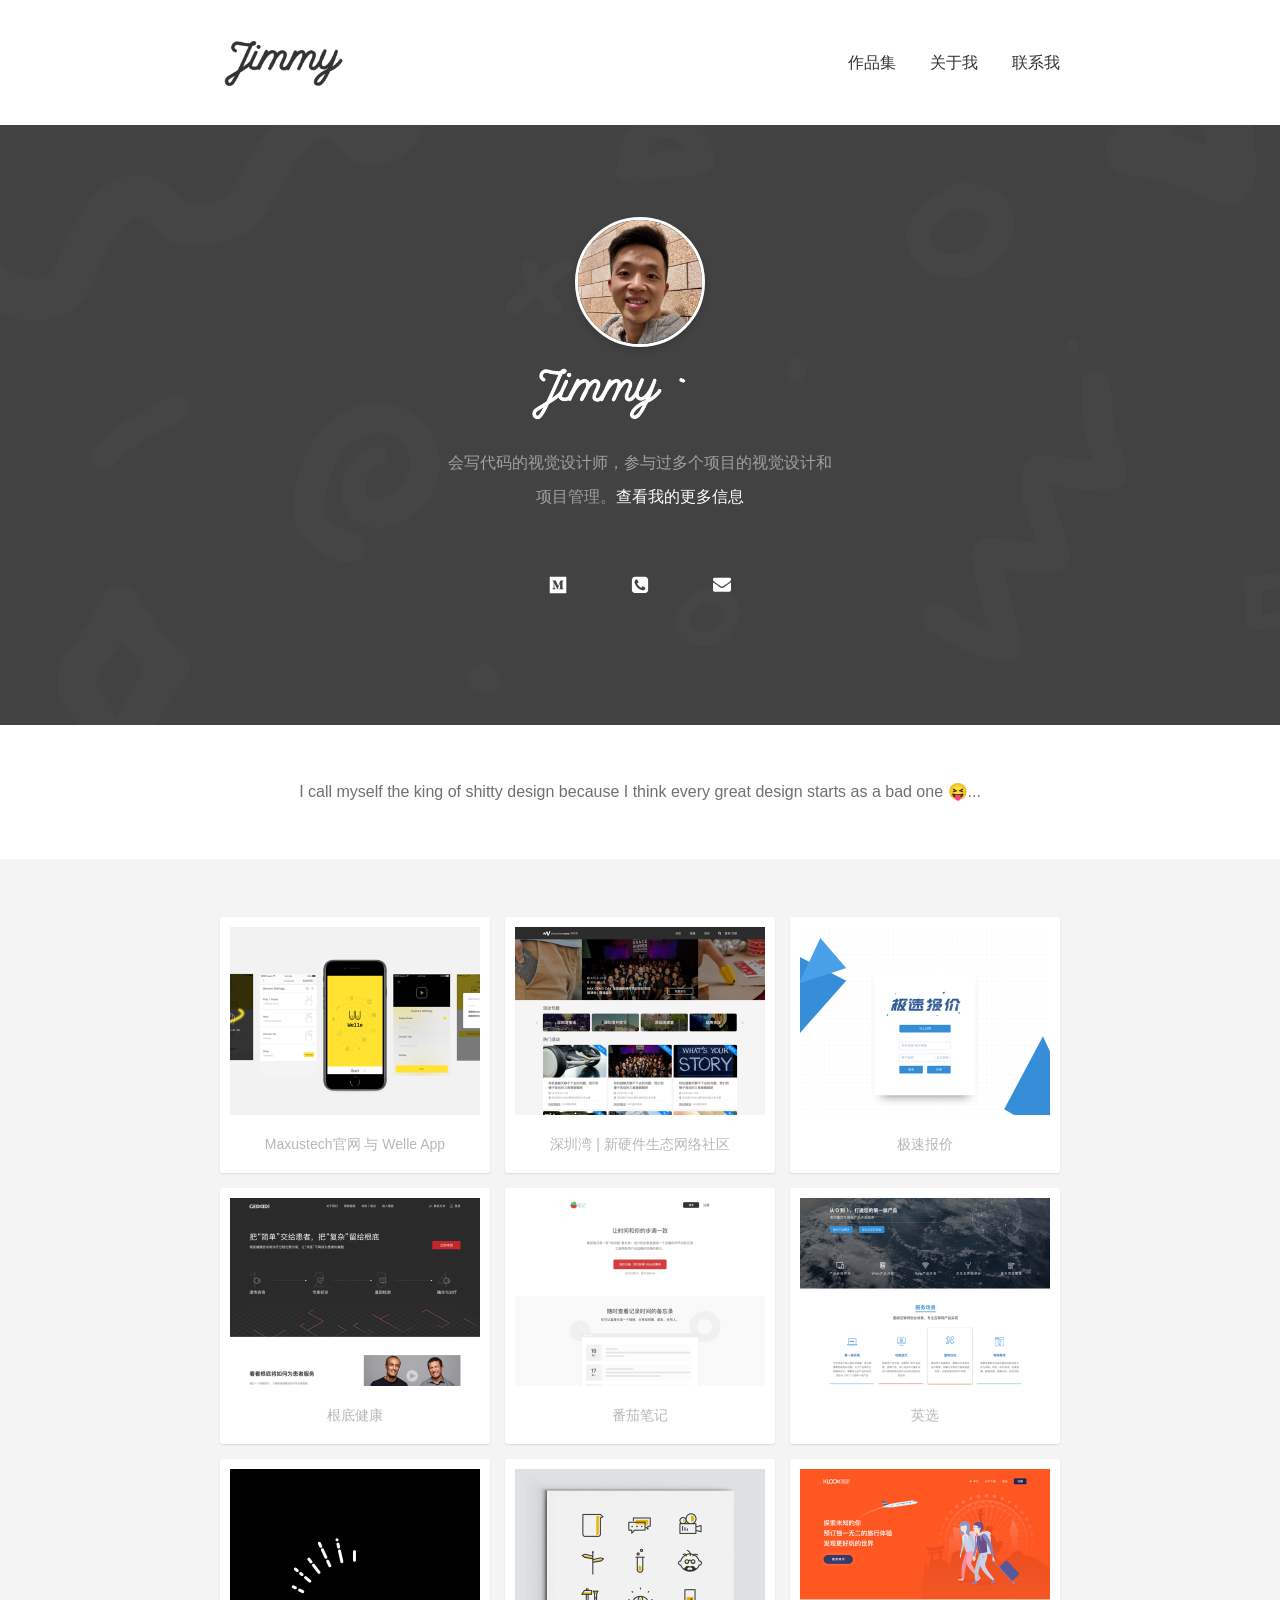
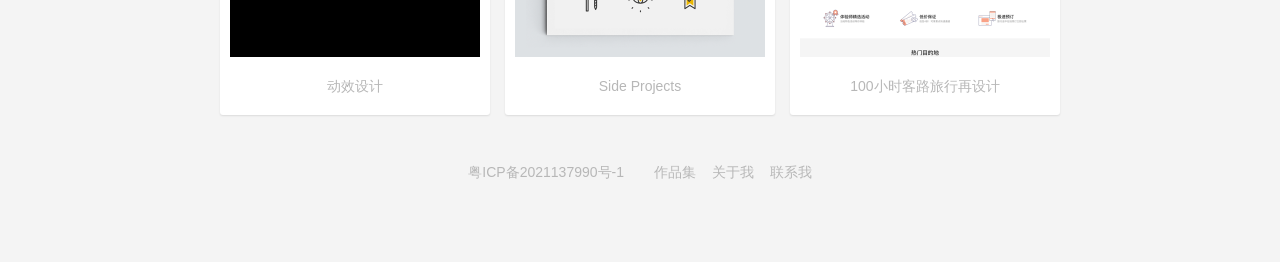
==== commit 834e6f19: "Update index.html" ====
--- a/index.html
+++ b/index.html
@@ -34,7 +34,7 @@
       <div class="nav_div">
         <div class="logo"><a href="index.html" class="logo w--current"><img width="128" height="auto" src="images/googleFont02.png"></a></div>
         <ul class="nav_menu w-list-unstyled">
-          <li class="nav_item"><a href="http://www.imjimmyzhu.com/#casesSection" class="nav_link">作品集</a></li>
+          <li class="nav_item"><a href="https://currentlyjimmy-blip.github.io/jimmy-portfolio/#casesSection" class="nav_link">作品集</a></li>
           <li class="nav_item"><a href="about.html" target="_blank" class="nav_link">关于我</a></li>
           <li class="nav_item"><a href="mailto:currentlyjimmy@163.com" class="nav_link">联系我</a></li>
         </ul><img src="images/icon_bars.svg" class="bars w-hidden-main w-hidden-medium w-hidden-small" data-ix="popdivclick"></div>
@@ -125,7 +125,7 @@
   <div class="footer">
     <div class="footerwrapper">
       <div class="footertext _1st"><a href="https://beian.miit.gov.cn" target="_blank" class="footerlink">粤ICP备2021137990号-1</a></div>
-      <div class="footertext"><a href="http://www.imjimmyzhu.com/#casesSection" class="footerlink">作品集</a></div>
+      <div class="footertext"><a href="https://currentlyjimmy-blip.github.io/jimmy-portfolio/#casesSection" class="footerlink">作品集</a></div>
       <div class="footertext"><a href="about.html" target="_blank" class="footerlink _3rd">关于我</a></div>
       <div class="footertext"><a href="mailto:jimmyboard@163.com" class="footerlink">联系我</a></div>
     </div>
@@ -134,4 +134,4 @@
   <script src="js/webflow.js" type="text/javascript"></script>
   <!-- [if lte IE 9]><script src="https://cdnjs.cloudflare.com/ajax/libs/placeholders/3.0.2/placeholders.min.js"></script><![endif] -->
 </body>
-</html>+</html>
